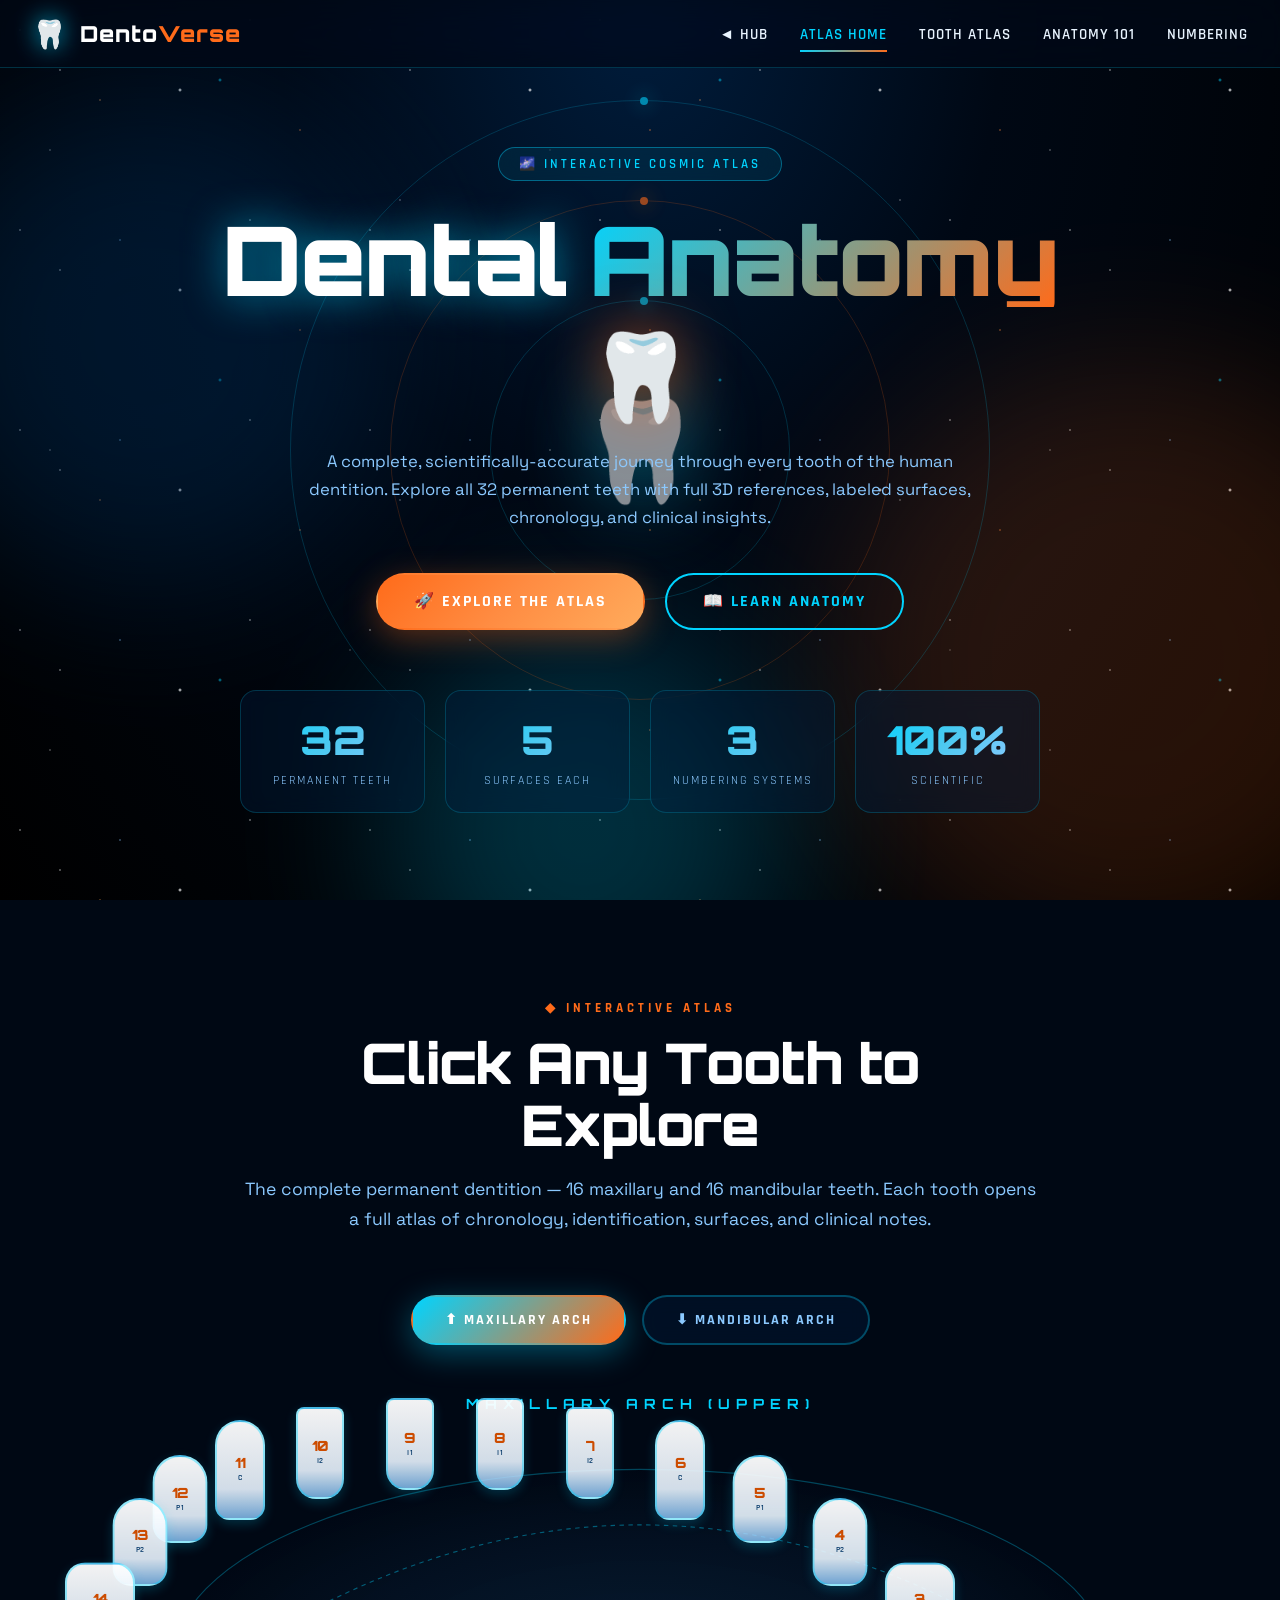
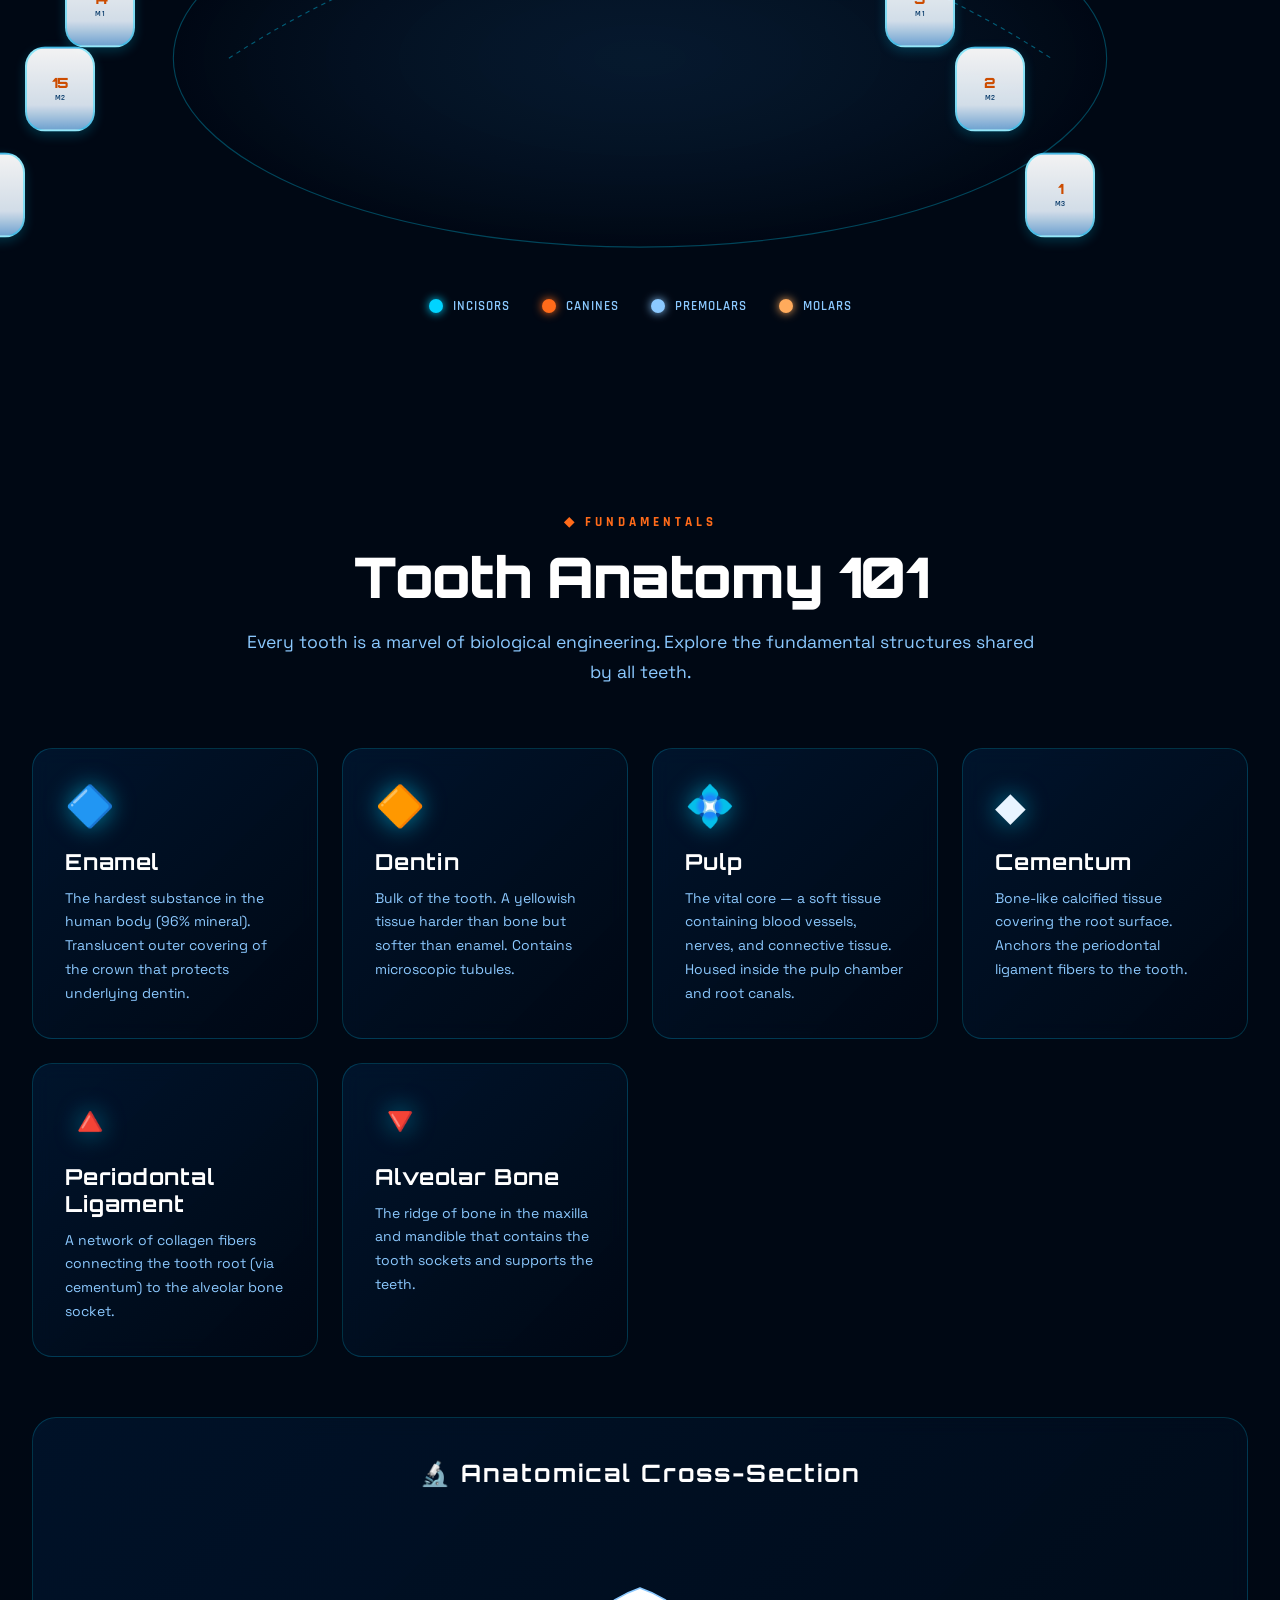
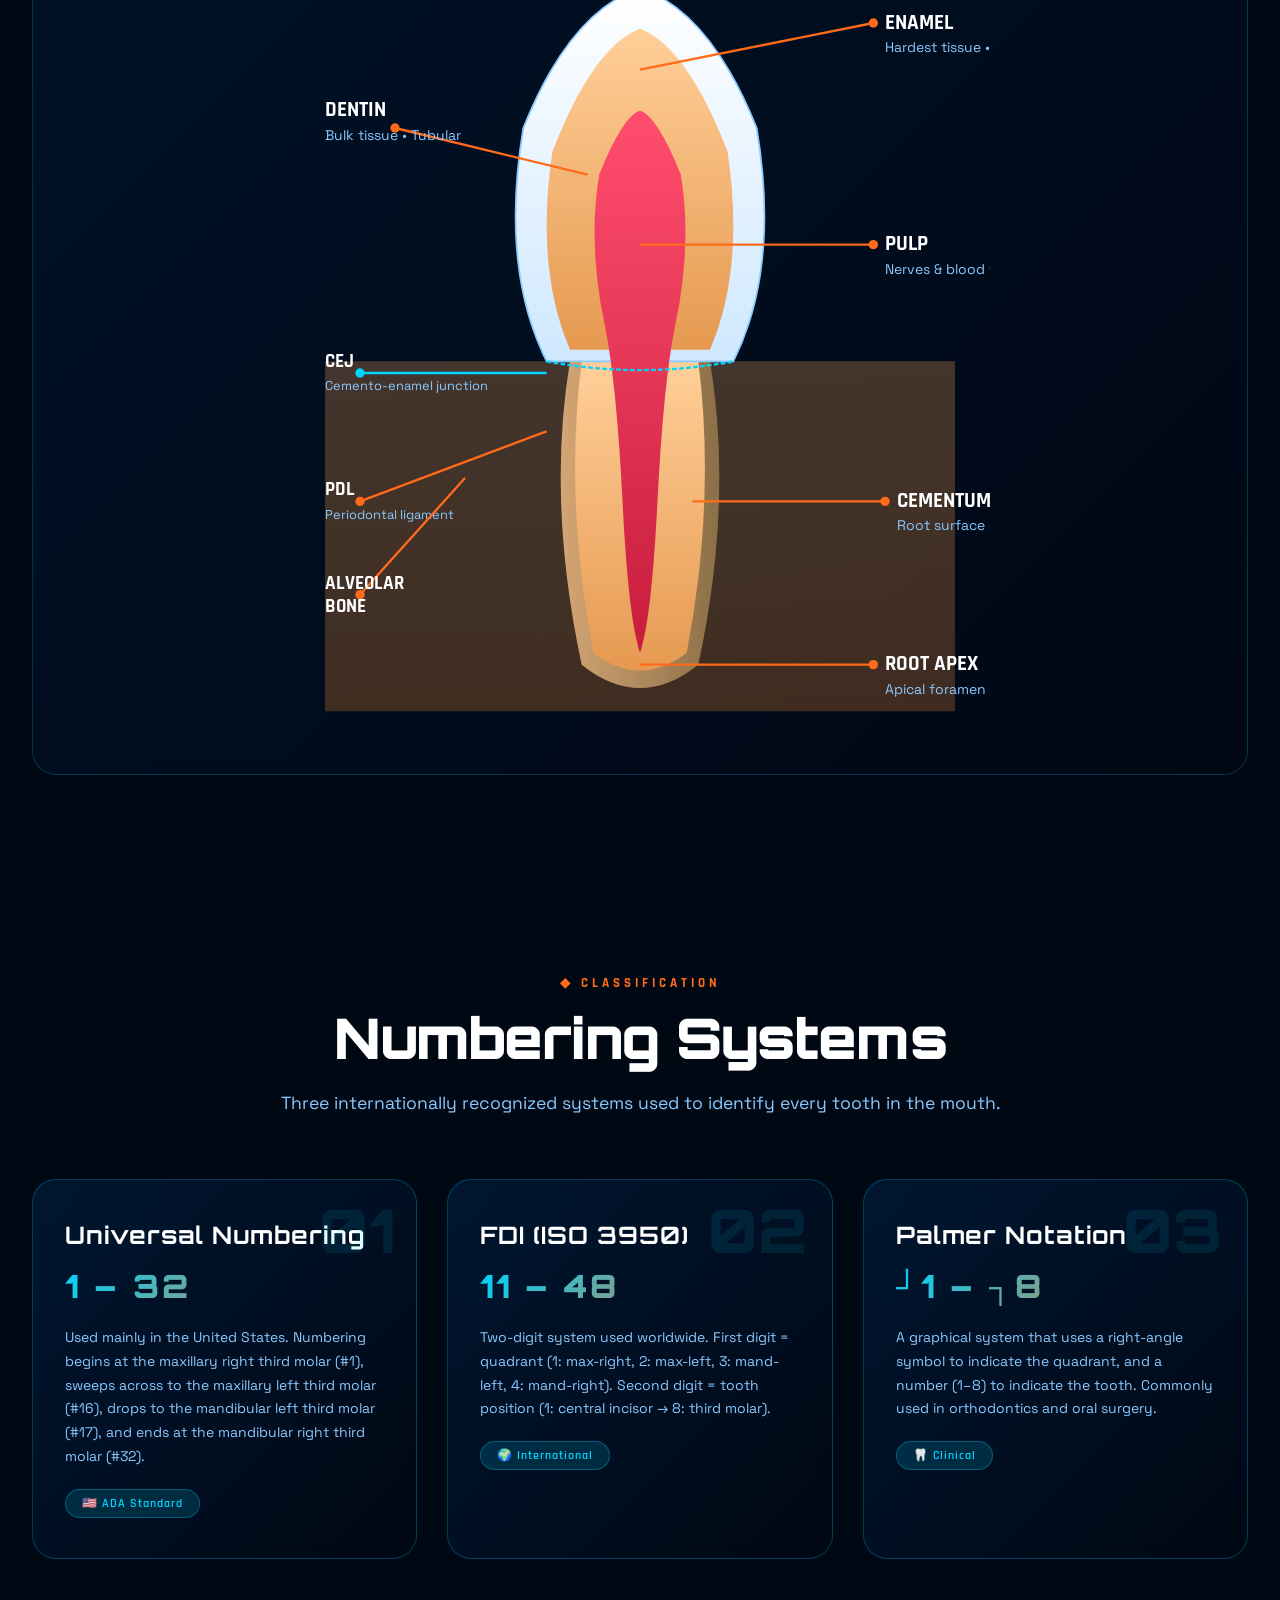
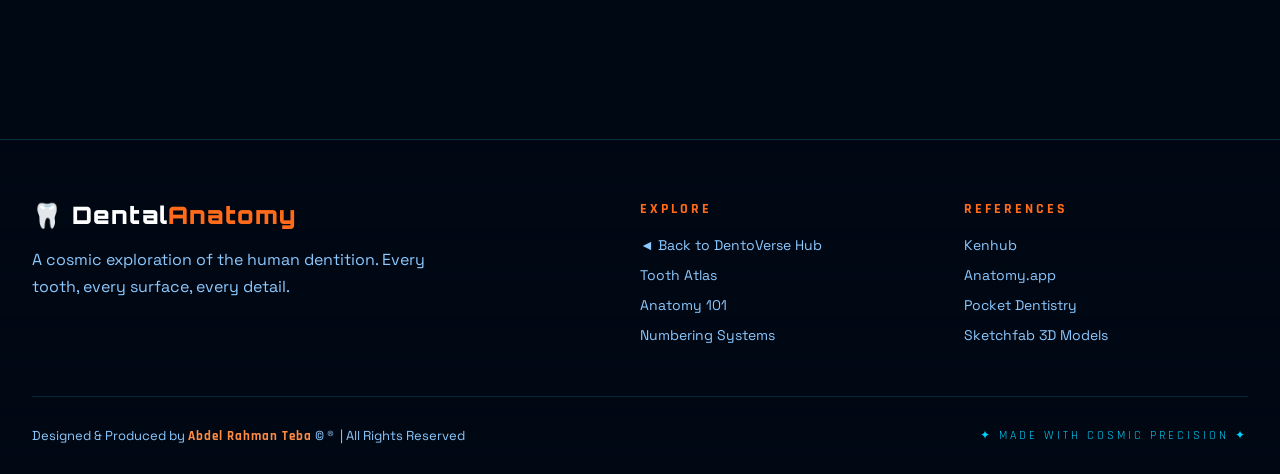
==== dental_anatomy/index.html @ 261e1cdd "feat: transform Dental Anatomy site into DentoVerse academic hub Expand the existing cosmic Dental A" ====
<!DOCTYPE html>
<html lang="en">
<head>
<meta charset="UTF-8">
<meta name="viewport" content="width=device-width, initial-scale=1.0">
<title>Dental Anatomy 🦷 | Interactive Cosmic Atlas</title>
<link rel="icon" href="data:image/svg+xml,%3Csvg xmlns='http://www.w3.org/2000/svg' viewBox='0 0 100 100'%3E%3Ctext y='.9em' font-size='90'%3E%F0%9F%A6%B7%3C/text%3E%3C/svg%3E">
<link rel="stylesheet" href="css/style.css">
<link rel="preconnect" href="https://fonts.googleapis.com">
<link href="https://fonts.googleapis.com/css2?family=Orbitron:wght@400;700;900&family=Rajdhani:wght@300;400;600;700&family=Space+Grotesk:wght@400;500;700&display=swap" rel="stylesheet">
</head>
<body>

<!-- Cosmic Background -->
<div class="cosmic-bg">
  <div class="stars"></div>
  <div class="stars2"></div>
  <div class="stars3"></div>
  <div class="nebula neb1"></div>
  <div class="nebula neb2"></div>
  <div class="nebula neb3"></div>
</div>

<!-- Navigation -->
<nav class="navbar">
  <div class="nav-container">
    <a href="../index.html" class="logo">
      <span class="logo-icon">🦷</span>
      <span class="logo-text">Dento<span class="logo-accent">Verse</span></span>
    </a>
    <ul class="nav-links">
      <li><a href="../index.html">◄ Hub</a></li>
      <li><a href="index.html" class="active">Atlas Home</a></li>
      <li><a href="#atlas">Tooth Atlas</a></li>
      <li><a href="#anatomy">Anatomy 101</a></li>
      <li><a href="#numbering">Numbering</a></li>
    </ul>
    <div class="menu-toggle">☰</div>
  </div>
</nav>

<!-- Hero Section -->
<header class="hero">
  <div class="hero-orbit">
    <div class="orbit-ring r1"></div>
    <div class="orbit-ring r2"></div>
    <div class="orbit-ring r3"></div>
    <div class="tooth-center">🦷</div>
  </div>
  <div class="hero-content">
    <div class="hero-badge">🌌 Interactive Cosmic Atlas</div>
    <h1 class="hero-title">
      <span class="title-word">Dental</span>
      <span class="title-word gradient">Anatomy</span>
      <span class="tooth-emoji">🦷</span>
    </h1>
    <p class="hero-subtitle">
      A complete, scientifically-accurate journey through every tooth of the human dentition.
      Explore all 32 permanent teeth with full 3D references, labeled surfaces, chronology, and clinical insights.
    </p>
    <div class="hero-buttons">
      <a href="#atlas" class="btn btn-primary">
        <span>🚀 Explore The Atlas</span>
      </a>
      <a href="#anatomy" class="btn btn-secondary">
        <span>📖 Learn Anatomy</span>
      </a>
    </div>
    <div class="hero-stats">
      <div class="stat"><div class="stat-num">32</div><div class="stat-label">Permanent Teeth</div></div>
      <div class="stat"><div class="stat-num">5</div><div class="stat-label">Surfaces Each</div></div>
      <div class="stat"><div class="stat-num">3</div><div class="stat-label">Numbering Systems</div></div>
      <div class="stat"><div class="stat-num">100%</div><div class="stat-label">Scientific</div></div>
    </div>
  </div>
</header>

<!-- Tooth Atlas Section -->
<section id="atlas" class="section">
  <div class="section-header">
    <div class="section-tag">◆ INTERACTIVE ATLAS</div>
    <h2 class="section-title">Click Any Tooth to Explore</h2>
    <p class="section-desc">The complete permanent dentition — 16 maxillary and 16 mandibular teeth. Each tooth opens a full atlas of chronology, identification, surfaces, and clinical notes.</p>
  </div>

  <!-- Arch Selector -->
  <div class="arch-tabs">
    <button class="arch-tab active" data-arch="max">⬆ Maxillary Arch</button>
    <button class="arch-tab" data-arch="mand">⬇ Mandibular Arch</button>
  </div>

  <!-- Maxillary Arch -->
  <div class="arch-container" id="max-arch">
    <div class="arch-label">MAXILLARY ARCH (UPPER)</div>
    <div class="arch-svg-wrap">
      <svg viewBox="0 0 900 380" class="arch-svg" xmlns="http://www.w3.org/2000/svg">
        <defs>
          <radialGradient id="archGrad" cx="50%" cy="50%">
            <stop offset="0%" stop-color="#0a2540" stop-opacity="0.6"/>
            <stop offset="100%" stop-color="#000814" stop-opacity="0.9"/>
          </radialGradient>
          <filter id="glow"><feGaussianBlur stdDeviation="3" result="blur"/><feMerge><feMergeNode in="blur"/><feMergeNode in="SourceGraphic"/></feMerge></filter>
        </defs>
        <ellipse cx="450" cy="200" rx="420" ry="170" fill="url(#archGrad)" stroke="#00d4ff" stroke-width="1" stroke-opacity="0.3"/>
        <path d="M 80 200 Q 450 -40 820 200" fill="none" stroke="#00d4ff" stroke-width="1" stroke-dasharray="4 4" opacity="0.4"/>
      </svg>
      <div class="teeth-row max-row" id="max-row"></div>
    </div>
  </div>

  <!-- Mandibular Arch -->
  <div class="arch-container hidden" id="mand-arch">
    <div class="arch-label">MANDIBULAR ARCH (LOWER)</div>
    <div class="arch-svg-wrap">
      <svg viewBox="0 0 900 380" class="arch-svg" xmlns="http://www.w3.org/2000/svg">
        <ellipse cx="450" cy="180" rx="420" ry="170" fill="url(#archGrad)" stroke="#ff6b1a" stroke-width="1" stroke-opacity="0.3"/>
        <path d="M 80 180 Q 450 420 820 180" fill="none" stroke="#ff6b1a" stroke-width="1" stroke-dasharray="4 4" opacity="0.4"/>
      </svg>
      <div class="teeth-row mand-row" id="mand-row"></div>
    </div>
  </div>

  <div class="atlas-legend">
    <div class="legend-item"><span class="dot inc"></span>Incisors</div>
    <div class="legend-item"><span class="dot can"></span>Canines</div>
    <div class="legend-item"><span class="dot pre"></span>Premolars</div>
    <div class="legend-item"><span class="dot mol"></span>Molars</div>
  </div>
</section>

<!-- Anatomy 101 -->
<section id="anatomy" class="section anatomy-section">
  <div class="section-header">
    <div class="section-tag">◆ FUNDAMENTALS</div>
    <h2 class="section-title">Tooth Anatomy 101</h2>
    <p class="section-desc">Every tooth is a marvel of biological engineering. Explore the fundamental structures shared by all teeth.</p>
  </div>

  <div class="anatomy-grid">
    <div class="anatomy-card">
      <div class="card-icon">🔷</div>
      <h3>Enamel</h3>
      <p>The hardest substance in the human body (96% mineral). Translucent outer covering of the crown that protects underlying dentin.</p>
    </div>
    <div class="anatomy-card">
      <div class="card-icon">🔶</div>
      <h3>Dentin</h3>
      <p>Bulk of the tooth. A yellowish tissue harder than bone but softer than enamel. Contains microscopic tubules.</p>
    </div>
    <div class="anatomy-card">
      <div class="card-icon">💠</div>
      <h3>Pulp</h3>
      <p>The vital core — a soft tissue containing blood vessels, nerves, and connective tissue. Housed inside the pulp chamber and root canals.</p>
    </div>
    <div class="anatomy-card">
      <div class="card-icon">◆</div>
      <h3>Cementum</h3>
      <p>Bone-like calcified tissue covering the root surface. Anchors the periodontal ligament fibers to the tooth.</p>
    </div>
    <div class="anatomy-card">
      <div class="card-icon">🔺</div>
      <h3>Periodontal Ligament</h3>
      <p>A network of collagen fibers connecting the tooth root (via cementum) to the alveolar bone socket.</p>
    </div>
    <div class="anatomy-card">
      <div class="card-icon">🔻</div>
      <h3>Alveolar Bone</h3>
      <p>The ridge of bone in the maxilla and mandible that contains the tooth sockets and supports the teeth.</p>
    </div>
  </div>

  <!-- Cross-section illustration -->
  <div class="tooth-cross-section">
    <h3 class="cross-title">🔬 Anatomical Cross-Section</h3>
    <svg viewBox="0 0 600 700" class="cross-svg" xmlns="http://www.w3.org/2000/svg">
      <defs>
        <linearGradient id="enamelGrad" x1="0%" y1="0%" x2="0%" y2="100%">
          <stop offset="0%" stop-color="#ffffff"/>
          <stop offset="100%" stop-color="#cfe8ff"/>
        </linearGradient>
        <linearGradient id="dentinGrad" x1="0%" y1="0%" x2="0%" y2="100%">
          <stop offset="0%" stop-color="#ffcf99"/>
          <stop offset="100%" stop-color="#e69950"/>
        </linearGradient>
        <linearGradient id="pulpGrad" x1="0%" y1="0%" x2="0%" y2="100%">
          <stop offset="0%" stop-color="#ff4d6d"/>
          <stop offset="100%" stop-color="#c81d3d"/>
        </linearGradient>
        <linearGradient id="cementumGrad">
          <stop offset="0%" stop-color="#d4a574"/>
          <stop offset="100%" stop-color="#8b6f47"/>
        </linearGradient>
      </defs>

      <!-- Bone -->
      <path d="M 30 380 L 570 380 L 570 680 L 30 680 Z" fill="#3a2418" opacity="0.6"/>
      <path d="M 30 380 L 570 380 L 570 680 L 30 680 Z" fill="url(#dentinGrad)" opacity="0.15"/>

      <!-- Root outline (cementum) -->
      <path d="M 240 380 Q 220 500 250 640 Q 300 680 350 640 Q 380 500 360 380 Z" fill="url(#cementumGrad)"/>

      <!-- Root Dentin -->
      <path d="M 250 380 Q 235 500 260 630 Q 300 660 340 630 Q 365 500 350 380 Z" fill="url(#dentinGrad)"/>

      <!-- Crown -->
      <path d="M 220 380 Q 180 300 200 180 Q 240 80 300 60 Q 360 80 400 180 Q 420 300 380 380 Z" fill="url(#enamelGrad)" stroke="#8bc9ff" stroke-width="1.5"/>

      <!-- Crown dentin -->
      <path d="M 240 370 Q 210 300 225 200 Q 260 110 300 95 Q 340 110 375 200 Q 390 300 360 370 Z" fill="url(#dentinGrad)"/>

      <!-- Pulp chamber -->
      <path d="M 270 350 Q 255 280 265 220 Q 285 170 300 165 Q 315 170 335 220 Q 345 280 330 350 Q 320 400 315 500 Q 310 600 300 630 Q 290 600 285 500 Q 280 400 270 350 Z" fill="url(#pulpGrad)"/>

      <!-- CEJ line -->
      <path d="M 220 380 Q 300 395 380 380" fill="none" stroke="#00d4ff" stroke-width="2" stroke-dasharray="4 2"/>

      <!-- Labels with lines -->
      <g class="label-group">
        <line x1="300" y1="130" x2="500" y2="90" stroke="#ff6b1a" stroke-width="2"/>
        <circle cx="500" cy="90" r="4" fill="#ff6b1a"/>
        <text x="510" y="95" fill="#fff" font-family="Rajdhani" font-size="18" font-weight="700">ENAMEL</text>
        <text x="510" y="115" fill="#8bc9ff" font-family="Space Grotesk" font-size="12">Hardest tissue • 96% mineral</text>
      </g>
      <g class="label-group">
        <line x1="255" y1="220" x2="90" y2="180" stroke="#ff6b1a" stroke-width="2"/>
        <circle cx="90" cy="180" r="4" fill="#ff6b1a"/>
        <text x="30" y="170" fill="#fff" font-family="Rajdhani" font-size="18" font-weight="700">DENTIN</text>
        <text x="30" y="190" fill="#8bc9ff" font-family="Space Grotesk" font-size="12">Bulk tissue • Tubular</text>
      </g>
      <g class="label-group">
        <line x1="300" y1="280" x2="500" y2="280" stroke="#ff6b1a" stroke-width="2"/>
        <circle cx="500" cy="280" r="4" fill="#ff6b1a"/>
        <text x="510" y="285" fill="#fff" font-family="Rajdhani" font-size="18" font-weight="700">PULP</text>
        <text x="510" y="305" fill="#8bc9ff" font-family="Space Grotesk" font-size="12">Nerves &amp; blood vessels</text>
      </g>
      <g class="label-group">
        <line x1="220" y1="390" x2="60" y2="390" stroke="#00d4ff" stroke-width="2"/>
        <circle cx="60" cy="390" r="4" fill="#00d4ff"/>
        <text x="30" y="385" fill="#fff" font-family="Rajdhani" font-size="16" font-weight="700">CEJ</text>
        <text x="30" y="405" fill="#8bc9ff" font-family="Space Grotesk" font-size="11">Cemento-enamel junction</text>
      </g>
      <g class="label-group">
        <line x1="345" y1="500" x2="510" y2="500" stroke="#ff6b1a" stroke-width="2"/>
        <circle cx="510" cy="500" r="4" fill="#ff6b1a"/>
        <text x="520" y="505" fill="#fff" font-family="Rajdhani" font-size="18" font-weight="700">CEMENTUM</text>
        <text x="520" y="525" fill="#8bc9ff" font-family="Space Grotesk" font-size="12">Root surface covering</text>
      </g>
      <g class="label-group">
        <line x1="300" y1="640" x2="500" y2="640" stroke="#ff6b1a" stroke-width="2"/>
        <circle cx="500" cy="640" r="4" fill="#ff6b1a"/>
        <text x="510" y="645" fill="#fff" font-family="Rajdhani" font-size="18" font-weight="700">ROOT APEX</text>
        <text x="510" y="665" fill="#8bc9ff" font-family="Space Grotesk" font-size="12">Apical foramen</text>
      </g>
      <g class="label-group">
        <line x1="220" y1="440" x2="60" y2="500" stroke="#ff6b1a" stroke-width="2"/>
        <circle cx="60" cy="500" r="4" fill="#ff6b1a"/>
        <text x="30" y="495" fill="#fff" font-family="Rajdhani" font-size="16" font-weight="700">PDL</text>
        <text x="30" y="515" fill="#8bc9ff" font-family="Space Grotesk" font-size="11">Periodontal ligament</text>
      </g>
      <g class="label-group">
        <line x1="150" y1="480" x2="60" y2="580" stroke="#ff6b1a" stroke-width="2"/>
        <circle cx="60" cy="580" r="4" fill="#ff6b1a"/>
        <text x="30" y="575" fill="#fff" font-family="Rajdhani" font-size="16" font-weight="700">ALVEOLAR</text>
        <text x="30" y="595" fill="#fff" font-family="Rajdhani" font-size="16" font-weight="700">BONE</text>
      </g>
    </svg>
  </div>
</section>

<!-- Numbering Systems -->
<section id="numbering" class="section numbering-section">
  <div class="section-header">
    <div class="section-tag">◆ CLASSIFICATION</div>
    <h2 class="section-title">Numbering Systems</h2>
    <p class="section-desc">Three internationally recognized systems used to identify every tooth in the mouth.</p>
  </div>

  <div class="numbering-grid">
    <div class="num-card">
      <div class="num-badge">01</div>
      <h3>Universal Numbering</h3>
      <div class="num-example">1 – 32</div>
      <p>Used mainly in the United States. Numbering begins at the maxillary right third molar (#1), sweeps across to the maxillary left third molar (#16), drops to the mandibular left third molar (#17), and ends at the mandibular right third molar (#32).</p>
      <div class="num-tag">🇺🇸 ADA Standard</div>
    </div>
    <div class="num-card">
      <div class="num-badge">02</div>
      <h3>FDI (ISO 3950)</h3>
      <div class="num-example">11 – 48</div>
      <p>Two-digit system used worldwide. First digit = quadrant (1: max-right, 2: max-left, 3: mand-left, 4: mand-right). Second digit = tooth position (1: central incisor → 8: third molar).</p>
      <div class="num-tag">🌍 International</div>
    </div>
    <div class="num-card">
      <div class="num-badge">03</div>
      <h3>Palmer Notation</h3>
      <div class="num-example">┘1 – ┐8</div>
      <p>A graphical system that uses a right-angle symbol to indicate the quadrant, and a number (1–8) to indicate the tooth. Commonly used in orthodontics and oral surgery.</p>
      <div class="num-tag">🦷 Clinical</div>
    </div>
  </div>
</section>

<!-- Footer -->
<footer class="footer">
  <div class="footer-content">
    <div class="footer-brand">
      <div class="footer-logo">🦷 Dental<span class="logo-accent">Anatomy</span></div>
      <p>A cosmic exploration of the human dentition. Every tooth, every surface, every detail.</p>
    </div>
    <div class="footer-links">
      <h4>Explore</h4>
      <a href="../index.html">◄ Back to DentoVerse Hub</a>
      <a href="#atlas">Tooth Atlas</a>
      <a href="#anatomy">Anatomy 101</a>
      <a href="#numbering">Numbering Systems</a>
    </div>
    <div class="footer-links">
      <h4>References</h4>
      <a href="https://www.kenhub.com/en/library/anatomy/incisors-structure-and-function" target="_blank">Kenhub</a>
      <a href="https://anatomy.app/article/incisors/maxillary-central-incisor" target="_blank">Anatomy.app</a>
      <a href="https://pocketdentistry.com/6-the-permanent-maxillary-incisors/" target="_blank">Pocket Dentistry</a>
      <a href="https://sketchfab.com/Ebers/collections/dental-anatomy-f4398642fbf944689a23c3a10647bfb7" target="_blank">Sketchfab 3D Models</a>
    </div>
  </div>
  <div class="footer-bottom">
    <div class="copyright">
      Designed &amp; Produced by <strong>Abdel Rahman Teba</strong> © ® &nbsp;| All Rights Reserved
    </div>
    <div class="footer-tag">✦ Made with cosmic precision ✦</div>
  </div>
</footer>

<script src="js/teeth-data.js"></script>
<script src="js/main.js"></script>
</body>
</html>
---- dental_anatomy/css/style.css ----
/* ═══════════════════════════════════════════════════════
   DENTAL ANATOMY — COSMIC EDITION
   Designed by Abdel Rahman Teba © ®
   Palette: Blue • White • Orange • Black
   ═══════════════════════════════════════════════════════ */

:root {
  --deep-space: #000814;
  --dark-blue: #001d3d;
  --mid-blue: #003566;
  --electric-blue: #00d4ff;
  --neon-blue: #4cc9f0;
  --sky: #8bc9ff;
  --white: #ffffff;
  --off-white: #e8f4ff;
  --orange: #ff6b1a;
  --orange-bright: #ff8c42;
  --orange-glow: #ffab5c;
  --orange-deep: #cc4c00;
  --black: #000000;
  --gray: #1a1f2e;
  --gray-2: #2a3245;

  --gradient-cosmic: linear-gradient(135deg, #001d3d 0%, #000814 50%, #001a2e 100%);
  --gradient-orange: linear-gradient(135deg, #ff6b1a 0%, #ff8c42 50%, #ffab5c 100%);
  --gradient-blue: linear-gradient(135deg, #00d4ff 0%, #4cc9f0 50%, #8bc9ff 100%);
  --gradient-hero: linear-gradient(135deg, #00d4ff 0%, #ff6b1a 100%);

  --shadow-blue: 0 8px 32px rgba(0, 212, 255, 0.35);
  --shadow-orange: 0 8px 32px rgba(255, 107, 26, 0.35);
  --shadow-deep: 0 20px 60px rgba(0, 0, 0, 0.5);

  --font-title: 'Orbitron', sans-serif;
  --font-heading: 'Rajdhani', sans-serif;
  --font-body: 'Space Grotesk', sans-serif;
}

* { margin: 0; padding: 0; box-sizing: border-box; }

html { scroll-behavior: smooth; }

body {
  font-family: var(--font-body);
  background: var(--deep-space);
  color: var(--off-white);
  overflow-x: hidden;
  min-height: 100vh;
  position: relative;
}

/* ═══════ COSMIC BACKGROUND ═══════ */
.cosmic-bg {
  position: fixed;
  inset: 0;
  z-index: -1;
  background: radial-gradient(ellipse at top, #001d3d 0%, #000814 40%, #000000 100%);
  overflow: hidden;
}

.stars, .stars2, .stars3 {
  position: absolute;
  inset: 0;
  background-repeat: repeat;
  animation: driftStars 200s linear infinite;
}

.stars {
  background-image:
    radial-gradient(1px 1px at 20px 30px, white, transparent),
    radial-gradient(1px 1px at 60px 70px, white, transparent),
    radial-gradient(1px 1px at 120px 40px, #8bc9ff, transparent),
    radial-gradient(2px 2px at 180px 90px, white, transparent),
    radial-gradient(1px 1px at 250px 20px, white, transparent),
    radial-gradient(1px 1px at 300px 130px, #ff8c42, transparent);
  background-size: 350px 200px;
}
.stars2 {
  background-image:
    radial-gradient(1px 1px at 50px 150px, white, transparent),
    radial-gradient(2px 2px at 220px 80px, #00d4ff, transparent),
    radial-gradient(1px 1px at 400px 200px, white, transparent);
  background-size: 500px 300px;
  animation-duration: 300s;
  opacity: 0.7;
}
.stars3 {
  background-image:
    radial-gradient(1.5px 1.5px at 100px 100px, #ffab5c, transparent),
    radial-gradient(1px 1px at 350px 250px, white, transparent);
  background-size: 600px 400px;
  animation-duration: 400s;
  opacity: 0.5;
}

@keyframes driftStars {
  from { transform: translateY(0); }
  to { transform: translateY(-100%); }
}

.nebula {
  position: absolute;
  border-radius: 50%;
  filter: blur(80px);
  opacity: 0.35;
  animation: floatNeb 20s ease-in-out infinite;
}
.neb1 { width: 500px; height: 500px; background: #003566; top: 10%; left: -100px; }
.neb2 { width: 600px; height: 600px; background: #ff6b1a; opacity: 0.15; top: 40%; right: -150px; animation-delay: -5s; }
.neb3 { width: 400px; height: 400px; background: #00d4ff; top: 70%; left: 30%; animation-delay: -10s; opacity: 0.2; }

@keyframes floatNeb {
  0%,100% { transform: translate(0,0) scale(1); }
  50% { transform: translate(50px,-30px) scale(1.15); }
}

/* ═══════ NAVBAR ═══════ */
.navbar {
  position: fixed;
  top: 0; left: 0; right: 0;
  z-index: 1000;
  background: rgba(0, 8, 20, 0.75);
  backdrop-filter: blur(20px) saturate(180%);
  border-bottom: 1px solid rgba(0, 212, 255, 0.2);
  padding: 16px 0;
}

.nav-container {
  max-width: 1400px;
  margin: 0 auto;
  padding: 0 32px;
  display: flex;
  justify-content: space-between;
  align-items: center;
}

.logo {
  display: flex;
  align-items: center;
  gap: 12px;
  text-decoration: none;
  font-family: var(--font-title);
  font-weight: 900;
  font-size: 22px;
  color: var(--white);
  letter-spacing: 1px;
}
.logo-icon {
  font-size: 28px;
  filter: drop-shadow(0 0 12px rgba(0, 212, 255, 0.8));
  animation: pulseGlow 3s ease-in-out infinite;
}
.logo-accent { color: var(--orange); }

@keyframes pulseGlow {
  0%,100% { filter: drop-shadow(0 0 12px rgba(0, 212, 255, 0.8)); transform: scale(1); }
  50% { filter: drop-shadow(0 0 20px rgba(255, 107, 26, 0.8)); transform: scale(1.05); }
}

.nav-links {
  display: flex;
  gap: 32px;
  list-style: none;
}
.nav-links a {
  color: var(--off-white);
  text-decoration: none;
  font-family: var(--font-heading);
  font-weight: 600;
  font-size: 15px;
  letter-spacing: 1px;
  text-transform: uppercase;
  position: relative;
  padding: 8px 0;
  transition: color 0.3s;
}
.nav-links a::after {
  content: '';
  position: absolute;
  left: 0; bottom: 0;
  width: 0; height: 2px;
  background: var(--gradient-hero);
  transition: width 0.3s;
}
.nav-links a:hover, .nav-links a.active {
  color: var(--electric-blue);
}
.nav-links a:hover::after, .nav-links a.active::after { width: 100%; }

.menu-toggle {
  display: none;
  font-size: 26px;
  color: var(--electric-blue);
  cursor: pointer;
}

/* ═══════ HERO ═══════ */
.hero {
  min-height: 100vh;
  display: flex;
  align-items: center;
  justify-content: center;
  padding: 120px 32px 60px;
  position: relative;
  text-align: center;
}

.hero-orbit {
  position: absolute;
  top: 50%; left: 50%;
  transform: translate(-50%, -50%);
  width: 700px; height: 700px;
  pointer-events: none;
  opacity: 0.6;
}
.orbit-ring {
  position: absolute;
  top: 50%; left: 50%;
  transform: translate(-50%, -50%);
  border: 1px solid rgba(0, 212, 255, 0.3);
  border-radius: 50%;
  animation: rotate 30s linear infinite;
}
.orbit-ring::before {
  content: '';
  position: absolute;
  width: 8px; height: 8px;
  background: var(--electric-blue);
  border-radius: 50%;
  top: -4px;
  left: 50%;
  box-shadow: 0 0 20px var(--electric-blue);
}
.r1 { width: 300px; height: 300px; }
.r2 { width: 500px; height: 500px; animation-duration: 45s; animation-direction: reverse; border-color: rgba(255, 107, 26, 0.3); }
.r2::before { background: var(--orange); box-shadow: 0 0 20px var(--orange); }
.r3 { width: 700px; height: 700px; animation-duration: 60s; }

.tooth-center {
  position: absolute;
  top: 50%; left: 50%;
  transform: translate(-50%, -50%);
  font-size: 100px;
  filter: drop-shadow(0 0 40px rgba(0, 212, 255, 0.8));
  animation: floatCenter 4s ease-in-out infinite;
}
@keyframes rotate { to { transform: translate(-50%, -50%) rotate(360deg); } }
@keyframes floatCenter {
  0%,100% { transform: translate(-50%, -50%) scale(1); }
  50% { transform: translate(-50%, calc(-50% - 15px)) scale(1.08); }
}

.hero-content {
  position: relative;
  z-index: 2;
  max-width: 900px;
}

.hero-badge {
  display: inline-block;
  padding: 8px 20px;
  border: 1px solid rgba(0, 212, 255, 0.4);
  background: rgba(0, 212, 255, 0.08);
  color: var(--electric-blue);
  border-radius: 100px;
  font-family: var(--font-heading);
  font-weight: 600;
  font-size: 13px;
  letter-spacing: 3px;
  text-transform: uppercase;
  margin-bottom: 30px;
  backdrop-filter: blur(10px);
}

.hero-title {
  font-family: var(--font-title);
  font-weight: 900;
  font-size: clamp(3rem, 8vw, 6rem);
  line-height: 1;
  letter-spacing: -2px;
  margin-bottom: 30px;
  display: flex;
  align-items: center;
  justify-content: center;
  gap: 24px;
  flex-wrap: wrap;
}
.title-word {
  color: var(--white);
  text-shadow: 0 0 40px rgba(0, 212, 255, 0.6);
}
.title-word.gradient {
  background: var(--gradient-hero);
  -webkit-background-clip: text;
  background-clip: text;
  color: transparent;
  text-shadow: none;
}
.tooth-emoji {
  font-size: 0.9em;
  filter: drop-shadow(0 0 30px rgba(255, 107, 26, 0.6));
  animation: floatCenter 3s ease-in-out infinite;
}

.hero-subtitle {
  font-size: clamp(1rem, 1.3vw, 1.2rem);
  line-height: 1.7;
  color: var(--sky);
  max-width: 700px;
  margin: 0 auto 40px;
}

.hero-buttons {
  display: flex;
  gap: 20px;
  justify-content: center;
  flex-wrap: wrap;
  margin-bottom: 60px;
}

.btn {
  padding: 16px 36px;
  font-family: var(--font-heading);
  font-weight: 700;
  font-size: 16px;
  letter-spacing: 2px;
  text-transform: uppercase;
  text-decoration: none;
  border-radius: 100px;
  border: 2px solid transparent;
  cursor: pointer;
  transition: all 0.4s cubic-bezier(0.4, 0, 0.2, 1);
  position: relative;
  overflow: hidden;
  display: inline-block;
}
.btn-primary {
  background: var(--gradient-orange);
  color: var(--white);
  box-shadow: var(--shadow-orange);
}
.btn-primary:hover {
  transform: translateY(-4px) scale(1.03);
  box-shadow: 0 15px 40px rgba(255, 107, 26, 0.5);
}
.btn-secondary {
  background: transparent;
  color: var(--electric-blue);
  border-color: var(--electric-blue);
}
.btn-secondary:hover {
  background: var(--electric-blue);
  color: var(--deep-space);
  transform: translateY(-4px);
  box-shadow: var(--shadow-blue);
}

.hero-stats {
  display: grid;
  grid-template-columns: repeat(4, 1fr);
  gap: 20px;
  max-width: 800px;
  margin: 0 auto;
}
.stat {
  background: rgba(0, 29, 61, 0.4);
  border: 1px solid rgba(0, 212, 255, 0.2);
  padding: 24px 16px;
  border-radius: 16px;
  backdrop-filter: blur(10px);
  transition: all 0.3s;
}
.stat:hover {
  transform: translateY(-6px);
  border-color: var(--orange);
  box-shadow: var(--shadow-orange);
}
.stat-num {
  font-family: var(--font-title);
  font-size: 2.5rem;
  font-weight: 900;
  background: var(--gradient-blue);
  -webkit-background-clip: text;
  background-clip: text;
  color: transparent;
  margin-bottom: 8px;
}
.stat-label {
  font-family: var(--font-heading);
  font-size: 12px;
  letter-spacing: 2px;
  text-transform: uppercase;
  color: var(--sky);
}

/* ═══════ SECTIONS ═══════ */
.section {
  padding: 100px 32px;
  max-width: 1400px;
  margin: 0 auto;
  position: relative;
}

.section-header {
  text-align: center;
  margin-bottom: 60px;
  max-width: 800px;
  margin-left: auto;
  margin-right: auto;
}
.section-tag {
  color: var(--orange);
  font-family: var(--font-heading);
  font-weight: 700;
  font-size: 13px;
  letter-spacing: 4px;
  margin-bottom: 16px;
}
.section-title {
  font-family: var(--font-title);
  font-weight: 900;
  font-size: clamp(2rem, 5vw, 3.5rem);
  color: var(--white);
  letter-spacing: -1px;
  margin-bottom: 20px;
  line-height: 1.1;
}
.section-desc {
  font-size: 1.1rem;
  line-height: 1.7;
  color: var(--sky);
}

/* ═══════ ARCH TABS ═══════ */
.arch-tabs {
  display: flex;
  justify-content: center;
  gap: 16px;
  margin-bottom: 50px;
  flex-wrap: wrap;
}
.arch-tab {
  padding: 14px 32px;
  border: 2px solid rgba(0, 212, 255, 0.3);
  background: rgba(0, 29, 61, 0.4);
  color: var(--sky);
  font-family: var(--font-heading);
  font-weight: 700;
  font-size: 14px;
  letter-spacing: 2px;
  text-transform: uppercase;
  border-radius: 100px;
  cursor: pointer;
  transition: all 0.3s;
  backdrop-filter: blur(10px);
}
.arch-tab:hover {
  border-color: var(--electric-blue);
  color: var(--electric-blue);
}
.arch-tab.active {
  background: var(--gradient-hero);
  border-color: transparent;
  color: var(--white);
  box-shadow: var(--shadow-blue);
}

.arch-container.hidden { display: none; }

.arch-label {
  text-align: center;
  font-family: var(--font-title);
  font-weight: 700;
  font-size: 14px;
  letter-spacing: 6px;
  color: var(--electric-blue);
  margin-bottom: 24px;
}

.arch-svg-wrap {
  position: relative;
  max-width: 1000px;
  margin: 0 auto;
}
.arch-svg {
  width: 100%;
  height: auto;
  display: block;
}

.teeth-row {
  position: absolute;
  inset: 0;
  display: flex;
  align-items: center;
  justify-content: center;
}

.tooth-btn {
  position: absolute;
  width: 60px;
  height: 90px;
  border: 2px solid rgba(0, 212, 255, 0.4);
  background: linear-gradient(180deg, rgba(255,255,255,0.95) 0%, rgba(232, 244, 255, 0.9) 70%, rgba(139, 201, 255, 0.8) 100%);
  border-radius: 30px 30px 20px 20px;
  cursor: pointer;
  transition: all 0.3s cubic-bezier(0.4, 0, 0.2, 1);
  display: flex;
  flex-direction: column;
  align-items: center;
  justify-content: center;
  padding: 6px;
  text-decoration: none;
  color: var(--dark-blue);
  box-shadow: 0 4px 12px rgba(0, 212, 255, 0.2);
}
.tooth-btn:hover {
  transform: translateY(-8px) scale(1.15);
  box-shadow: 0 12px 30px rgba(255, 107, 26, 0.6);
  border-color: var(--orange);
  z-index: 10;
  background: linear-gradient(180deg, #fff 0%, #ffe8d0 100%);
}
.tooth-btn.molar { width: 70px; height: 85px; border-radius: 20px; }
.tooth-btn.premolar { width: 55px; height: 88px; }
.tooth-btn.canine { width: 50px; height: 100px; border-radius: 35px 35px 20px 20px; }
.tooth-btn.incisor { width: 48px; height: 92px; border-radius: 8px 8px 20px 20px; }

.tooth-num {
  font-family: var(--font-title);
  font-weight: 900;
  font-size: 14px;
  color: var(--orange-deep);
  line-height: 1;
}
.tooth-name-sm {
  font-family: var(--font-heading);
  font-weight: 600;
  font-size: 8px;
  color: var(--mid-blue);
  text-align: center;
  line-height: 1.1;
  margin-top: 4px;
  letter-spacing: 0.5px;
}

.atlas-legend {
  display: flex;
  justify-content: center;
  gap: 32px;
  margin-top: 40px;
  flex-wrap: wrap;
}
.legend-item {
  display: flex;
  align-items: center;
  gap: 10px;
  font-family: var(--font-heading);
  font-weight: 600;
  color: var(--sky);
  letter-spacing: 1px;
  text-transform: uppercase;
  font-size: 13px;
}
.dot {
  width: 14px; height: 14px;
  border-radius: 50%;
  display: inline-block;
}
.dot.inc { background: var(--electric-blue); box-shadow: 0 0 10px var(--electric-blue); }
.dot.can { background: var(--orange); box-shadow: 0 0 10px var(--orange); }
.dot.pre { background: var(--sky); box-shadow: 0 0 10px var(--sky); }
.dot.mol { background: var(--orange-glow); box-shadow: 0 0 10px var(--orange-glow); }

/* ═══════ ANATOMY SECTION ═══════ */
.anatomy-grid {
  display: grid;
  grid-template-columns: repeat(auto-fit, minmax(280px, 1fr));
  gap: 24px;
  margin-bottom: 60px;
}
.anatomy-card {
  background: linear-gradient(135deg, rgba(0, 29, 61, 0.6) 0%, rgba(0, 8, 20, 0.8) 100%);
  border: 1px solid rgba(0, 212, 255, 0.2);
  border-radius: 20px;
  padding: 32px;
  backdrop-filter: blur(10px);
  transition: all 0.4s;
  position: relative;
  overflow: hidden;
}
.anatomy-card::before {
  content: '';
  position: absolute;
  top: 0; left: 0; right: 0;
  height: 2px;
  background: var(--gradient-hero);
  transform: scaleX(0);
  transition: transform 0.4s;
  transform-origin: left;
}
.anatomy-card:hover {
  transform: translateY(-8px);
  border-color: var(--orange);
  box-shadow: 0 15px 40px rgba(0, 212, 255, 0.2);
}
.anatomy-card:hover::before { transform: scaleX(1); }
.card-icon {
  font-size: 40px;
  margin-bottom: 16px;
  filter: drop-shadow(0 0 12px rgba(0, 212, 255, 0.6));
}
.anatomy-card h3 {
  font-family: var(--font-title);
  font-size: 22px;
  color: var(--white);
  margin-bottom: 12px;
  letter-spacing: 1px;
}
.anatomy-card p {
  color: var(--sky);
  line-height: 1.7;
  font-size: 14px;
}

.tooth-cross-section {
  background: linear-gradient(135deg, rgba(0, 29, 61, 0.5) 0%, rgba(0, 8, 20, 0.7) 100%);
  border: 1px solid rgba(0, 212, 255, 0.2);
  border-radius: 24px;
  padding: 40px;
  backdrop-filter: blur(10px);
  margin-top: 40px;
}
.cross-title {
  font-family: var(--font-title);
  color: var(--white);
  font-size: 24px;
  text-align: center;
  letter-spacing: 2px;
  margin-bottom: 30px;
}
.cross-svg {
  width: 100%;
  max-width: 700px;
  margin: 0 auto;
  display: block;
  height: auto;
}

/* ═══════ NUMBERING SECTION ═══════ */
.numbering-grid {
  display: grid;
  grid-template-columns: repeat(auto-fit, minmax(280px, 1fr));
  gap: 30px;
}
.num-card {
  background: linear-gradient(135deg, rgba(0, 29, 61, 0.7) 0%, rgba(0, 8, 20, 0.9) 100%);
  border: 1px solid rgba(0, 212, 255, 0.25);
  border-radius: 24px;
  padding: 40px 32px;
  position: relative;
  backdrop-filter: blur(10px);
  transition: all 0.4s;
  overflow: hidden;
}
.num-card::before {
  content: '';
  position: absolute;
  top: -50%; right: -50%;
  width: 200px; height: 200px;
  background: radial-gradient(circle, rgba(255, 107, 26, 0.15) 0%, transparent 70%);
  transition: all 0.5s;
}
.num-card:hover {
  transform: translateY(-10px);
  border-color: var(--orange);
  box-shadow: var(--shadow-deep);
}
.num-card:hover::before { transform: scale(1.5); }
.num-badge {
  position: absolute;
  top: 20px; right: 24px;
  font-family: var(--font-title);
  font-weight: 900;
  font-size: 60px;
  color: rgba(0, 212, 255, 0.1);
  line-height: 1;
}
.num-card h3 {
  font-family: var(--font-title);
  color: var(--white);
  font-size: 24px;
  letter-spacing: 1px;
  margin-bottom: 16px;
}
.num-example {
  font-family: var(--font-title);
  font-size: 32px;
  font-weight: 900;
  background: var(--gradient-hero);
  -webkit-background-clip: text;
  background-clip: text;
  color: transparent;
  margin-bottom: 20px;
  letter-spacing: 3px;
}
.num-card p {
  color: var(--sky);
  line-height: 1.7;
  font-size: 14px;
  margin-bottom: 20px;
}
.num-tag {
  display: inline-block;
  padding: 6px 16px;
  background: rgba(0, 212, 255, 0.15);
  color: var(--electric-blue);
  border: 1px solid rgba(0, 212, 255, 0.3);
  border-radius: 100px;
  font-family: var(--font-heading);
  font-weight: 600;
  font-size: 12px;
  letter-spacing: 1px;
}

/* ═══════ FOOTER ═══════ */
.footer {
  background: linear-gradient(180deg, transparent 0%, rgba(0, 8, 20, 0.95) 100%);
  border-top: 1px solid rgba(0, 212, 255, 0.2);
  padding: 60px 32px 30px;
  margin-top: 80px;
}
.footer-content {
  max-width: 1400px;
  margin: 0 auto;
  display: grid;
  grid-template-columns: 2fr 1fr 1fr;
  gap: 40px;
  padding-bottom: 40px;
  border-bottom: 1px solid rgba(0, 212, 255, 0.15);
}
.footer-brand p {
  color: var(--sky);
  line-height: 1.7;
  margin-top: 16px;
  max-width: 400px;
}
.footer-logo {
  font-family: var(--font-title);
  font-weight: 900;
  font-size: 24px;
  color: var(--white);
  letter-spacing: 1px;
}
.footer-links h4 {
  font-family: var(--font-heading);
  color: var(--orange);
  font-size: 14px;
  letter-spacing: 3px;
  text-transform: uppercase;
  margin-bottom: 18px;
}
.footer-links a {
  display: block;
  color: var(--sky);
  text-decoration: none;
  margin-bottom: 12px;
  font-size: 14px;
  transition: color 0.3s;
}
.footer-links a:hover { color: var(--electric-blue); }
.footer-bottom {
  max-width: 1400px;
  margin: 0 auto;
  padding-top: 30px;
  display: flex;
  justify-content: space-between;
  align-items: center;
  flex-wrap: wrap;
  gap: 16px;
}
.copyright {
  color: var(--sky);
  font-size: 13px;
}
.copyright strong {
  color: var(--orange-bright);
  font-family: var(--font-heading);
  font-weight: 700;
  letter-spacing: 1px;
}
.footer-tag {
  color: var(--electric-blue);
  font-family: var(--font-heading);
  font-size: 12px;
  letter-spacing: 3px;
  text-transform: uppercase;
}

/* ═══════ RESPONSIVE ═══════ */
@media (max-width: 900px) {
  .nav-links { display: none; }
  .menu-toggle { display: block; }
  .hero-stats { grid-template-columns: repeat(2, 1fr); }
  .footer-content { grid-template-columns: 1fr; }
  .hero-orbit { display: none; }
  .tooth-btn { transform: scale(0.7); }
}

@media (max-width: 600px) {
  .section { padding: 60px 20px; }
  .hero { padding: 100px 20px 40px; }
  .arch-tab { padding: 12px 20px; font-size: 12px; }
}
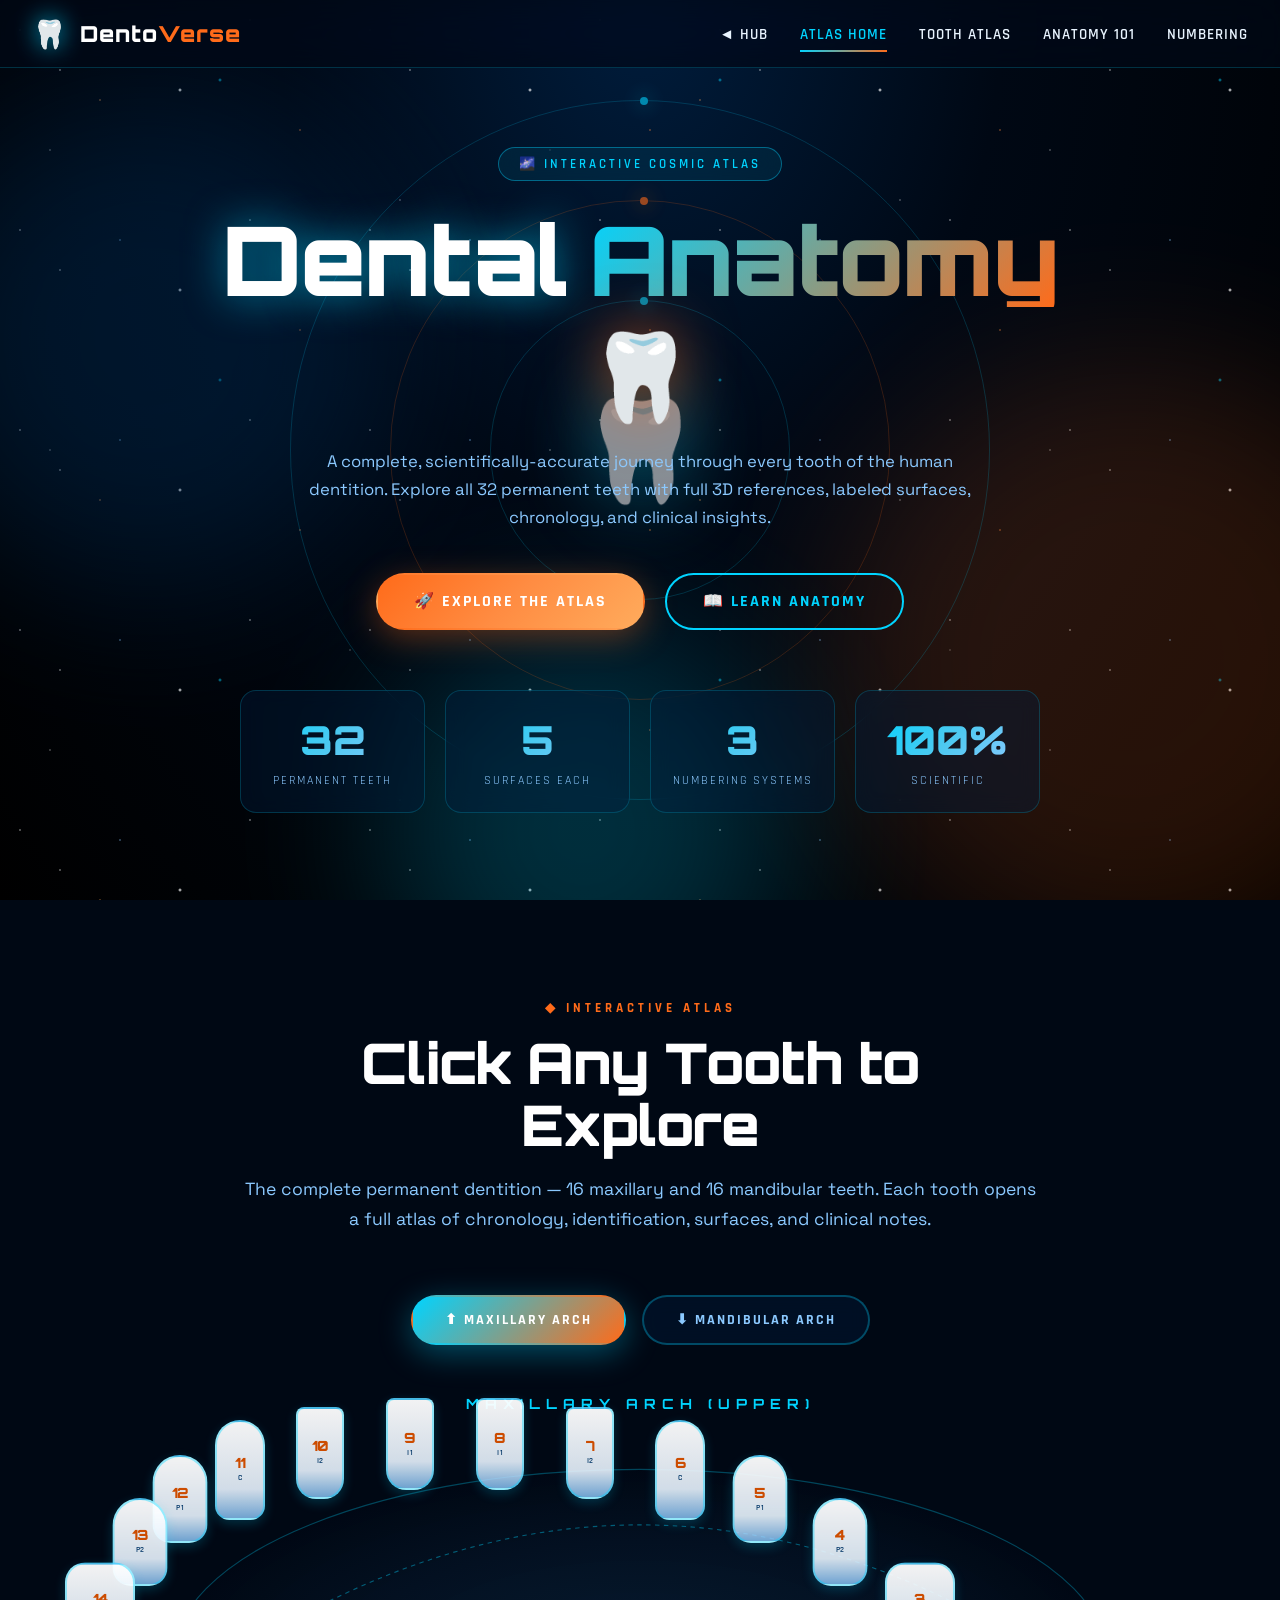
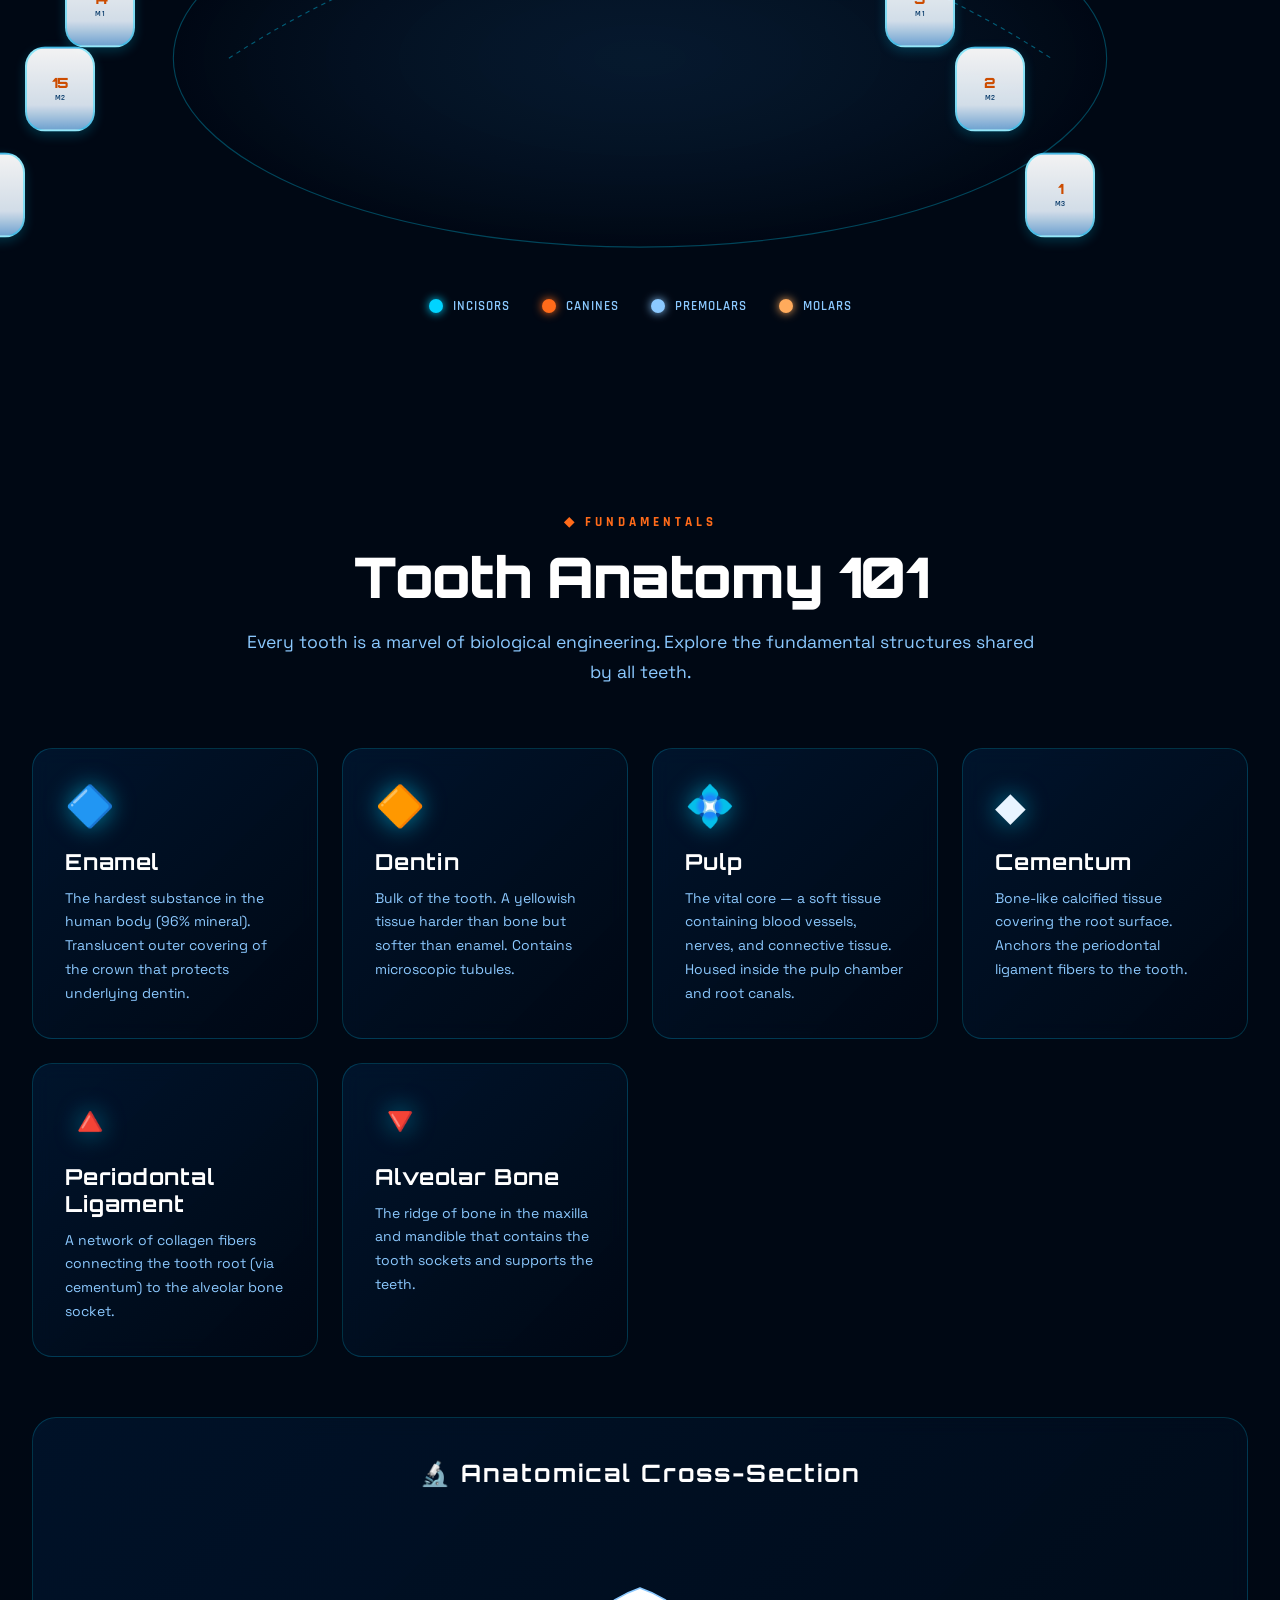
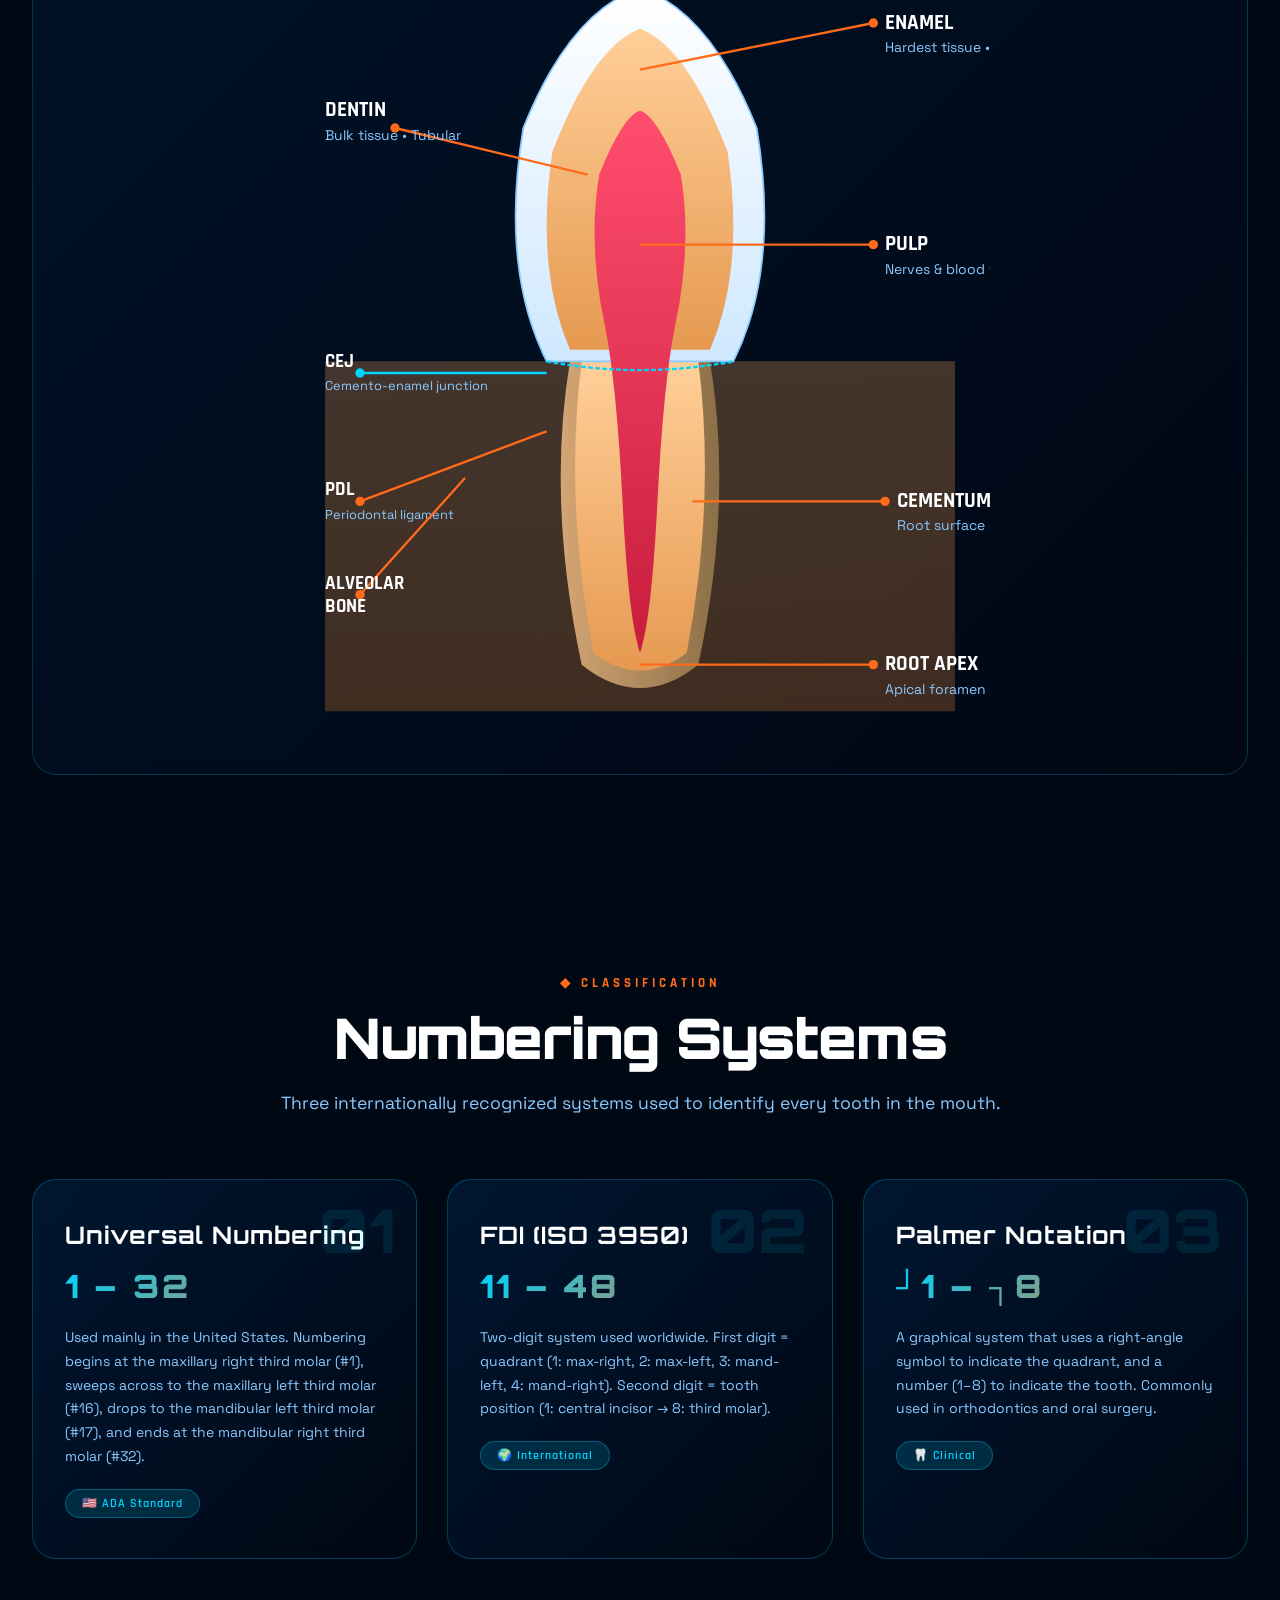
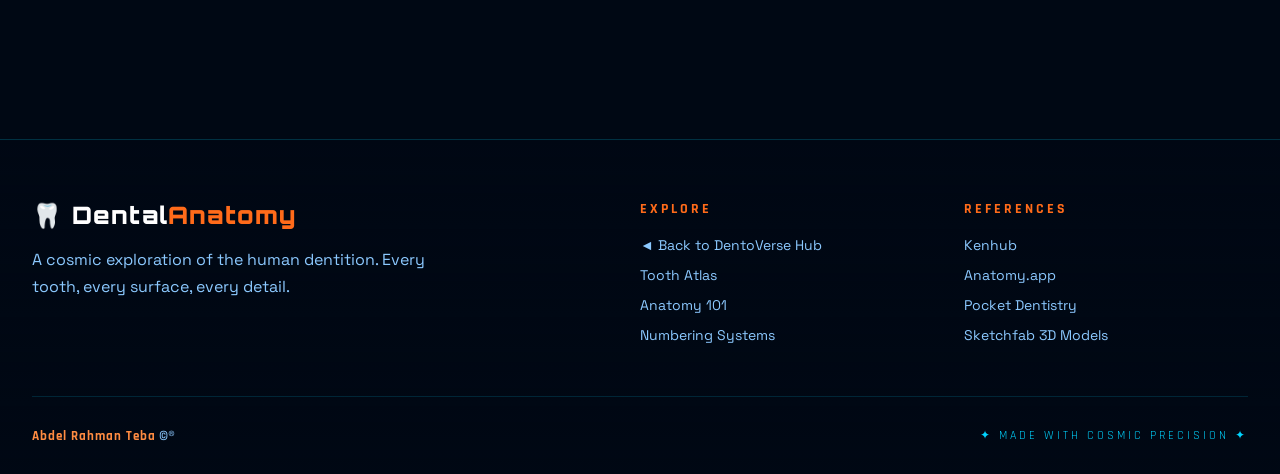
==== commit 7af01606: "feat: expand DentoVerse into full academic hub + cleanup contacts/branding Cleanup: - Remove all thi" ====
--- a/dental_anatomy/index.html
+++ b/dental_anatomy/index.html
@@ -324,7 +324,7 @@
   </div>
   <div class="footer-bottom">
     <div class="copyright">
-      Designed &amp; Produced by <strong>Abdel Rahman Teba</strong> © ® &nbsp;| All Rights Reserved
+      <strong>Abdel Rahman Teba</strong> ©®
     </div>
     <div class="footer-tag">✦ Made with cosmic precision ✦</div>
   </div>
